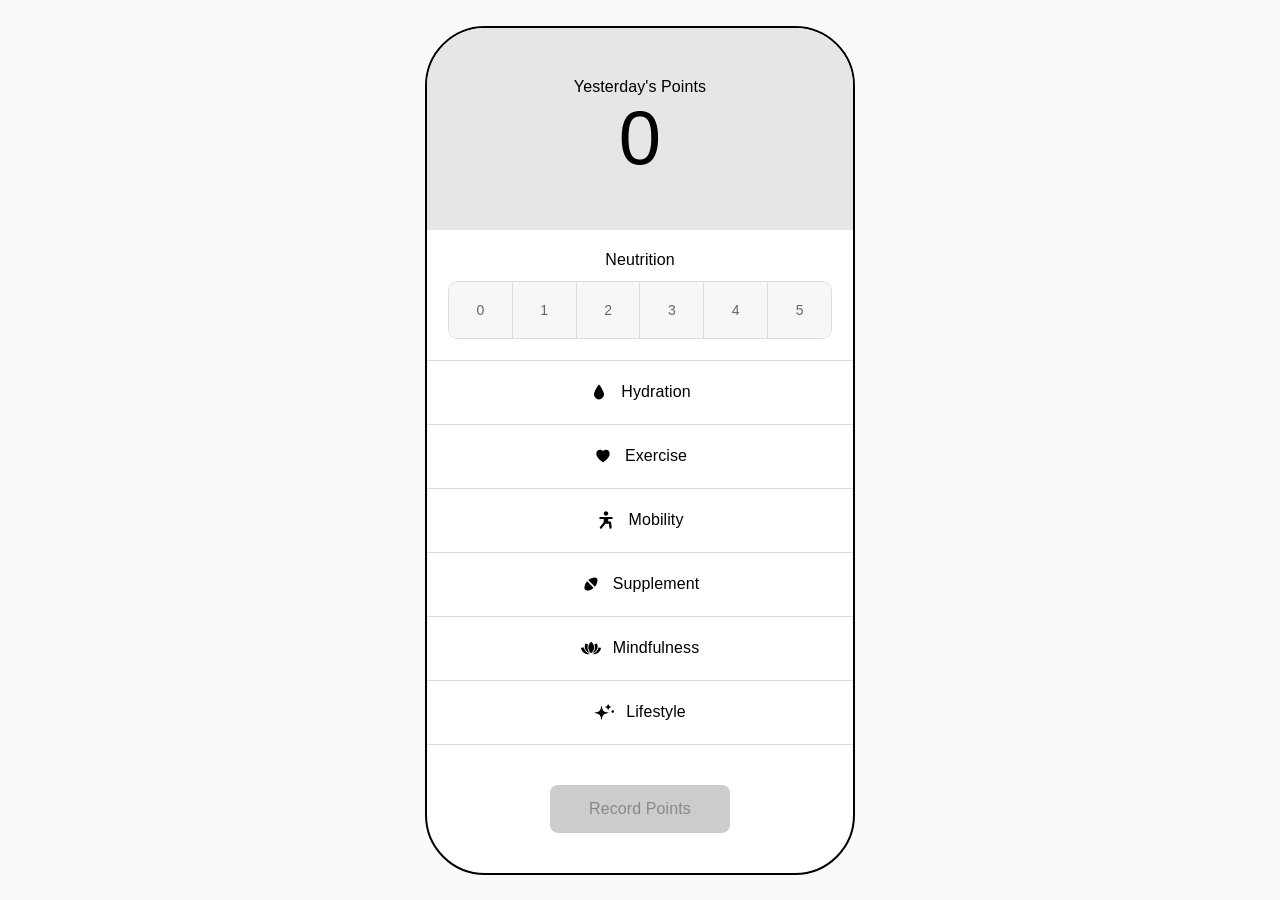
==== index.html @ 09f170d4 "Corrected icon svg file names" ====
<!DOCTYPE html>
<html lang="en">
<head>
<meta charset="UTF-8">
<meta name="viewport" content="width=device-width, initial-scale=1, viewport-fit=cover">
<title>Habit Tracker Prototype</title>
<style>
  :root {
    --green: #34c759;
    --red: #ff383c;
    --border: #ddd;
    --gray-bg: #e6e6e6;
    --gray-item: #f7f7f7;
    --gray-text: #666;
    --zone: 84px;
  }
  * { box-sizing: border-box; -webkit-tap-highlight-color: transparent; }
  html { margin: 0; }
  body {
    margin: 0;
    min-height: 100dvh;
    background: #fff;
    display: flex;
    flex-direction: column;
    align-items: center;      /* centers .phone once it's narrower than the viewport (desktop) */
    justify-content: flex-start;
    font-family: -apple-system, "Helvetica Neue", Helvetica, Arial, sans-serif;
    color: #000;
  }
  .phone {
    width: 100%;
    max-width: 430px;
    min-height: 100dvh;
    background: #fff;
    border: none;
    border-radius: 0;
    overflow: hidden;
    display: flex;
    flex-direction: column;
  }
  /* Desktop / tablet preview: restore the phone-mockup chrome */
  @media (min-width: 500px) {
    body { background: #fafafa; padding: 24px 0; justify-content: center; }
    .phone {
      min-height: auto;
      border: 2px solid #000;
      border-radius: 60px;
    }
  }

  .counter {
    background: var(--gray-bg);
    height: 202px;
    display: flex;
    flex-direction: column;
    align-items: center;
    justify-content: center;
    text-align: center;
    letter-spacing: 0.1px;
    flex-shrink: 0;
  }
  .counter .label { font-size: 16px; font-weight: 500; }
  .counter .num { font-size: 76px; font-weight: 500; line-height: 1; margin: 4px 0; transition: transform 0.15s ease; }
  .counter .num.bump { transform: scale(1.12); }
  .counter .sub { font-size: 26px; font-weight: 500; }

  .selection {
    background: #fff;
    border-bottom: 1px solid var(--border);
    padding: 21px;
    display: flex;
    flex-direction: column;
    align-items: center;
    gap: 12px;
  }
  .selection .title { font-size: 16px; font-weight: 500; letter-spacing: 0.1px; }
  .scale {
    border: 1px solid var(--border);
    border-radius: 10px;
    overflow: hidden;
    display: flex;
    width: 100%;
  }
  .scale button {
    flex: 1;
    border: none;
    border-right: 1px solid var(--border);
    background: var(--gray-item);
    color: var(--gray-text);
    font-size: 14px;
    font-weight: 500;
    padding: 20px 0;
    cursor: pointer;
  }
  .scale button:last-child { border-right: none; }
  .scale button.active { background: #000; color: #fff; }

  .habit-row {
    position: relative;
    background: #fff;
    border-bottom: 1px solid var(--border);
    height: 64px;
    display: flex;
    align-items: center;
    justify-content: center;
    overflow: hidden;
    cursor: grab;
    touch-action: pan-y;
    user-select: none;
  }
  .habit-row.dragging { cursor: grabbing; }

  .track {
    position: absolute;
    top: 0; bottom: 0;
    width: 0;
    overflow: hidden;
    transition: width 0.2s ease;
    z-index: 0;
  }
  .habit-row.dragging .track { transition: none; }
  .track-left { left: 0; background: var(--green); }
  .track-right { right: 0; background: var(--red); }

  .thumb-indicator {
    position: absolute;
    top: 50%;
    transform: translateY(-50%);
    width: 24px;
    height: 24px;
    display: flex;
    align-items: center;
    justify-content: center;
    font-size: 16px;
    opacity: 0;
    transition: opacity 0.2s ease;
    z-index: 1;
  }
  .habit-row.dragging .thumb-indicator { transition: none; }
  .thumb-left { left: 30px; }
  .thumb-right { right: 30px; }

  .panel {
    position: relative;
    z-index: 2;
    background: #fff;
    display: flex;
    align-items: center;
    justify-content: center;
    gap: 12px;
    padding: 0 30px;
    transition: transform 0.2s ease;
  }
  .habit-row.dragging .panel { transition: none; }
  .panel .icon { width: 20px; height: 20px; object-fit: contain; flex-shrink: 0; display: block; }
  .panel .name { font-size: 16px; font-weight: 500; letter-spacing: 0.1px; }

  .button-area {
    padding: 40px;
    display: flex;
    justify-content: center;
    margin-top: auto;
  }
  .record-btn {
    height: 48px;
    padding: 0 20px;
    border-radius: 8px;
    border: none;
    font-size: 16px;
    font-weight: 500;
    letter-spacing: 0.1px;
    cursor: pointer;
    background: #ccc;
    color: #888;
    min-width: 180px;
    transition: background 0.15s ease, color 0.15s ease, transform 0.1s ease;
  }
  .record-btn.ready { background: #000; color: #fff; }
  .record-btn.saved { background: var(--green); color: #fff; }
  .record-btn:active { transform: scale(0.97); }

</style>
</head>
<body>

<div class="phone">
  <div class="counter">
    <div class="label">Yesterday's Points</div>
    <div class="num" id="pointsNum">0</div>
    <!-- <div class="sub">points</div> -->
  </div>

  <div class="selection">
    <div class="title">Neutrition</div>
    <div class="scale" id="nutritionScale">
      <button data-val="0">0</button>
      <button data-val="1">1</button>
      <button data-val="2">2</button>
      <button data-val="3">3</button>
      <button data-val="4">4</button>
      <button data-val="5">5</button>
    </div>
  </div>

  <div id="habitList"></div>

  <div class="button-area">
    <button class="record-btn" id="recordBtn">Record Points</button>
  </div>
</div>

<script>
  const ZONE = 84; // px drag distance to fully commit
  const THRESHOLD = ZONE / 2;

  const habits = [
    { name: "Hydration", icon: "icon-drop.svg" },
    { name: "Exercise", icon: "icon-heart.svg" },
    { name: "Mobility", icon: "icon-stretch.svg" },
    { name: "Supplement", icon: "icon-vitamin.svg" },
    { name: "Mindfulness", icon: "icon-lotus.svg" },
    { name: "Lifestyle", icon: "icon-sparkel.svg" },
  ];
  const ICON_PATH = "resources/images/icons/";

  // committed state per habit: null | true | false
  const state = {
    nutrition: null,
    habits: habits.map(() => null),
    recorded: false,
  };

  const habitList = document.getElementById("habitList");
  const pointsNum = document.getElementById("pointsNum");
  const recordBtn = document.getElementById("recordBtn");
  const nutritionScale = document.getElementById("nutritionScale");

  // Panel always rests centered (offset 0), so drag offset is just the
  // live pointer delta, clamped to whatever direction the current
  // committed state still allows.
  function clampForState(committed, rawOffset) {
    if (committed === true) return Math.max(-ZONE, Math.min(0, rawOffset));   // only drag left
    if (committed === false) return Math.max(0, Math.min(ZONE, rawOffset));   // only drag right
    return Math.max(-ZONE, Math.min(ZONE, rawOffset));                        // neutral: both ways
  }

  function resolveNewState(committed, offset) {
    if (committed === true) return offset <= -THRESHOLD ? null : true;
    if (committed === false) return offset >= THRESHOLD ? null : false;
    if (offset >= THRESHOLD) return true;
    if (offset <= -THRESHOLD) return false;
    return null;
  }

  function buildRow(h, i) {
    const row = document.createElement("div");
    row.className = "habit-row";
    row.innerHTML = `
      <div class="track track-left"></div>
      <div class="track track-right"></div>
      <div class="thumb-indicator thumb-left">👍</div>
      <div class="thumb-indicator thumb-right">👎</div>
      <div class="panel">
        <img class="icon" src="${ICON_PATH}${h.icon}" alt="" aria-hidden="true">
        <div class="name">${h.name}</div>
      </div>
    `;
    const trackLeft = row.querySelector(".track-left");
    const trackRight = row.querySelector(".track-right");
    const thumbLeft = row.querySelector(".thumb-left");
    const thumbRight = row.querySelector(".thumb-right");
    const panel = row.querySelector(".panel");

    let startX = 0;
    let startY = 0;
    // "pending" = touch down, direction not yet decided
    // "dragging" = confirmed horizontal gesture, we own it
    // "scrolling" = confirmed vertical gesture, hand off to the browser
    let phase = "idle";
    const LOCK = 10; // px of movement before we decide the gesture's direction

    function applyLive(offset) {
      const fraction = offset / ZONE; // -1..1
      panel.style.transform = `translateX(${offset}px)`;
      if (fraction > 0) {
        trackLeft.style.width = `${fraction * ZONE}px`;
        thumbLeft.style.opacity = fraction;
        trackRight.style.width = "0px";
        thumbRight.style.opacity = 0;
      } else if (fraction < 0) {
        trackRight.style.width = `${-fraction * ZONE}px`;
        thumbRight.style.opacity = -fraction;
        trackLeft.style.width = "0px";
        thumbLeft.style.opacity = 0;
      } else {
        trackLeft.style.width = "0px";
        trackRight.style.width = "0px";
        thumbLeft.style.opacity = 0;
        thumbRight.style.opacity = 0;
      }
    }

    function applySettled(val) {
      panel.style.transform = "translateX(0px)";
      trackLeft.style.width = "0px";
      trackRight.style.width = "0px";
      thumbLeft.style.opacity = val === true ? 1 : 0;
      thumbRight.style.opacity = val === false ? 1 : 0;
    }

    applySettled(state.habits[i]);

    row.addEventListener("pointerdown", (e) => {
      phase = "pending";
      startX = e.clientX;
      startY = e.clientY;
      // no setPointerCapture here — we don't yet know if this is a drag,
      // so the browser stays free to treat it as a scroll if it turns out vertical
    });

    row.addEventListener("pointermove", (e) => {
      if (phase === "idle" || phase === "scrolling") return;

      const dx = e.clientX - startX;
      const dy = e.clientY - startY;

      if (phase === "pending") {
        if (Math.abs(dx) < LOCK && Math.abs(dy) < LOCK) return; // not enough movement to decide yet
        if (Math.abs(dy) > Math.abs(dx)) {
          phase = "scrolling"; // vertical intent — bail out, let native scroll handle the rest
          return;
        }
        // horizontal intent confirmed — now, and only now, take over the gesture
        phase = "dragging";
        row.classList.add("dragging");
        row.setPointerCapture(e.pointerId);
      }

      const clamped = clampForState(state.habits[i], dx);
      applyLive(clamped);
    });

    function endDrag(e) {
      const wasDragging = phase === "dragging";
      phase = "idle";
      row.classList.remove("dragging");
      if (!wasDragging) return; // tap or a gesture that resolved to scrolling — no commit
      const raw = e.clientX - startX;
      const clamped = clampForState(state.habits[i], raw);
      const next = resolveNewState(state.habits[i], clamped);
      state.habits[i] = next;
      state.recorded = false;
      // force reflow so the transition (re-enabled by removing .dragging) applies
      void row.offsetWidth;
      applySettled(next);
      updateTotals();
    }

    row.addEventListener("pointerup", endDrag);
    row.addEventListener("pointercancel", endDrag);

    return row;
  }

  function renderHabits() {
    habitList.innerHTML = "";
    habits.forEach((h, i) => habitList.appendChild(buildRow(h, i)));
  }

  function updateTotals() {
    const habitPoints = state.habits.filter((s) => s === true).length;
    const total = (state.nutrition ?? 0) + habitPoints;

    pointsNum.textContent = total;
    pointsNum.classList.add("bump");
    setTimeout(() => pointsNum.classList.remove("bump"), 150);

    recordBtn.classList.remove("ready", "saved");
    if (state.recorded) {
      recordBtn.textContent = "Recorded!";
      recordBtn.classList.add("saved");
    } else if (total > 0) {
      recordBtn.textContent = `Record ${total} Point${total === 1 ? "" : "s"}`;
      recordBtn.classList.add("ready");
    } else {
      recordBtn.textContent = "Record Points";
    }
  }

  function renderNutrition() {
    [...nutritionScale.children].forEach((btn) => {
      const val = Number(btn.dataset.val);
      btn.classList.toggle("active", state.nutrition !== null && val <= state.nutrition);
    });
  }

  nutritionScale.addEventListener("click", (e) => {
    const btn = e.target.closest("button");
    if (!btn) return;
    const val = Number(btn.dataset.val);
    state.nutrition = state.nutrition === val ? null : val;
    state.recorded = false;
    renderNutrition();
    updateTotals();
  });

  recordBtn.addEventListener("click", () => {
    const habitPoints = state.habits.filter((s) => s === true).length;
    const total = (state.nutrition ?? 0) + habitPoints;
    if (total > 0 && !state.recorded) {
      state.recorded = true;
      updateTotals();
    }
  });

  renderHabits();
  renderNutrition();
  updateTotals();
</script>
</body>
</html>
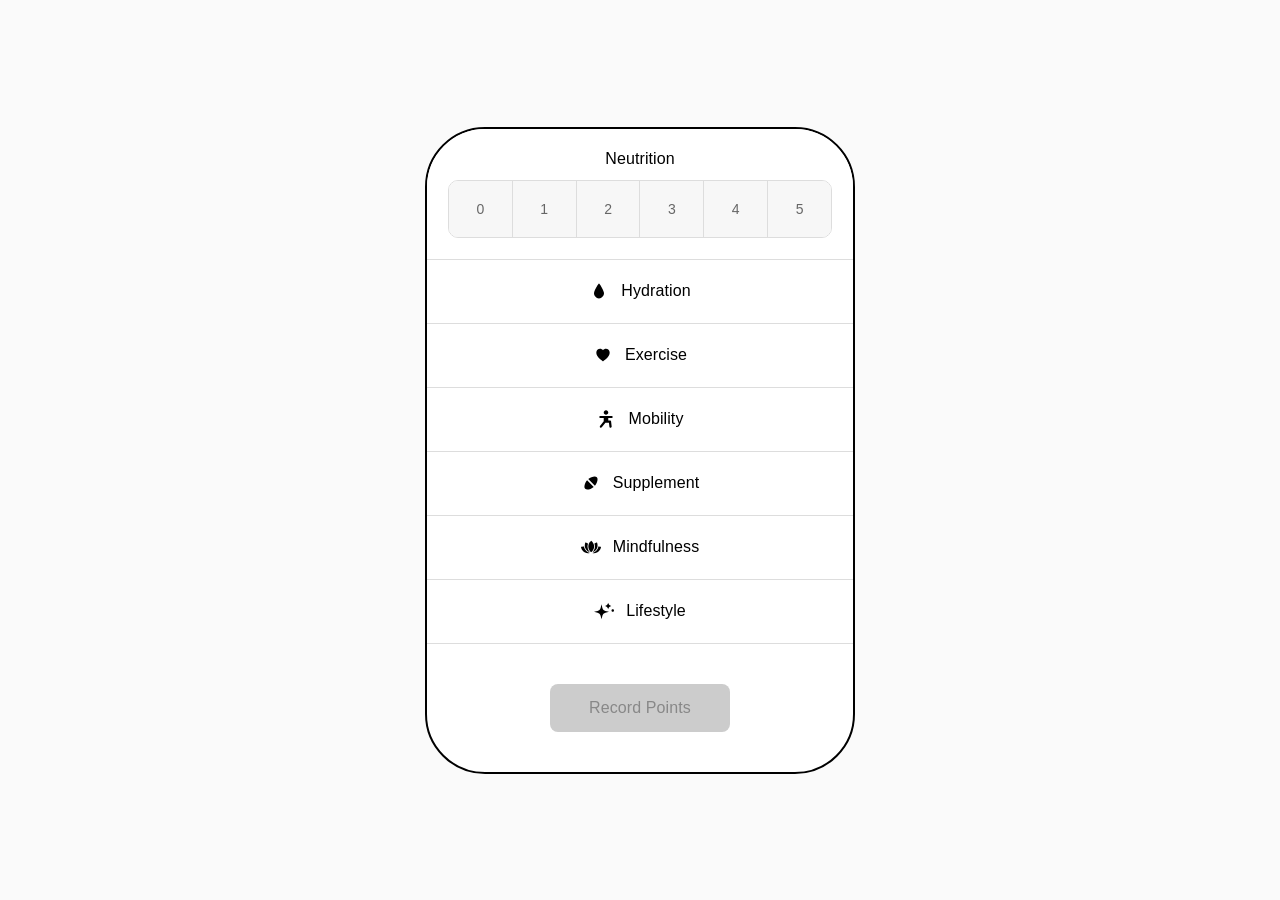
==== commit 90f15aca: "Removed counter header" ====
--- a/index.html
+++ b/index.html
@@ -185,11 +185,11 @@
 <body>
 
 <div class="phone">
-  <div class="counter">
+  <!-- <div class="counter">
     <div class="label">Yesterday's Points</div>
     <div class="num" id="pointsNum">0</div>
-    <!-- <div class="sub">points</div> -->
-  </div>
+    <div class="sub">points</div>
+  </div> -->
 
   <div class="selection">
     <div class="title">Neutrition</div>
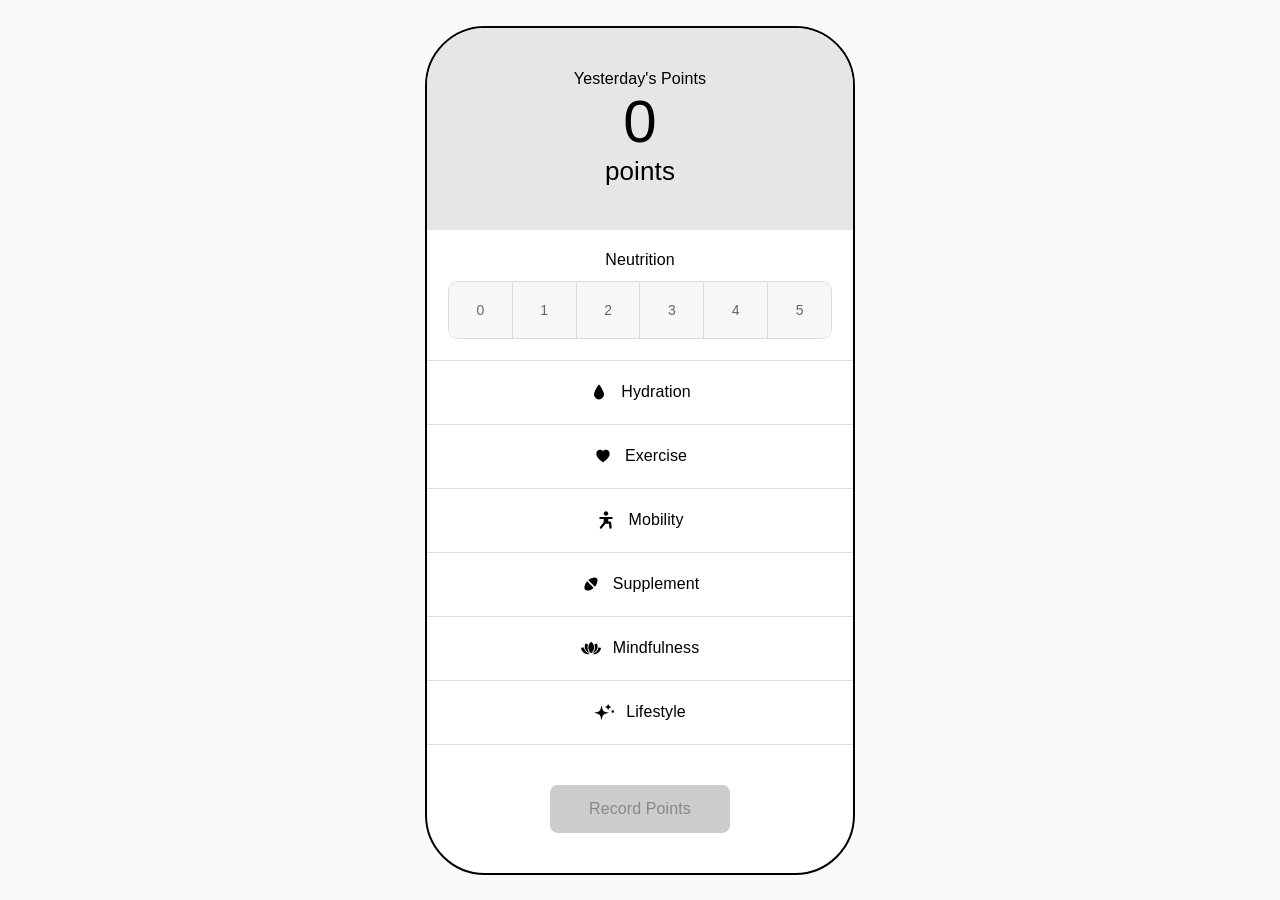
==== commit 9326896d: "Reduced size of counter numbers from 76 to 60 px" ====
--- a/index.html
+++ b/index.html
@@ -61,7 +61,7 @@
     flex-shrink: 0;
   }
   .counter .label { font-size: 16px; font-weight: 500; }
-  .counter .num { font-size: 76px; font-weight: 500; line-height: 1; margin: 4px 0; transition: transform 0.15s ease; }
+  .counter .num { font-size: 60px; font-weight: 500; line-height: 1; margin: 4px 0; transition: transform 0.15s ease; }
   .counter .num.bump { transform: scale(1.12); }
   .counter .sub { font-size: 26px; font-weight: 500; }
 
@@ -185,11 +185,11 @@
 <body>
 
 <div class="phone">
-  <!-- <div class="counter">
+  <div class="counter">
     <div class="label">Yesterday's Points</div>
     <div class="num" id="pointsNum">0</div>
     <div class="sub">points</div>
-  </div> -->
+  </div>
 
   <div class="selection">
     <div class="title">Neutrition</div>
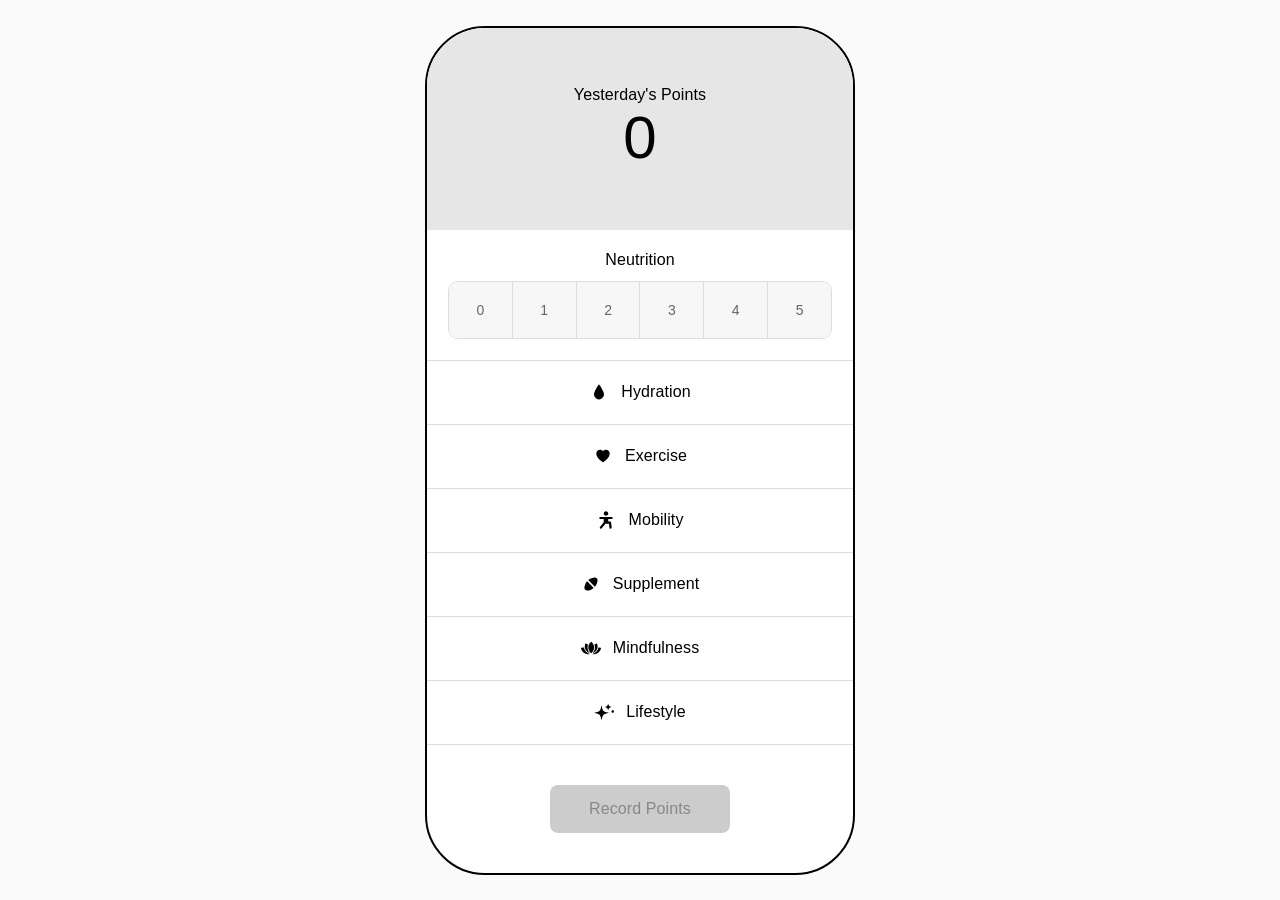
==== commit 85a43897: "Removed points label below number counter" ====
--- a/index.html
+++ b/index.html
@@ -188,7 +188,7 @@
   <div class="counter">
     <div class="label">Yesterday's Points</div>
     <div class="num" id="pointsNum">0</div>
-    <div class="sub">points</div>
+    <!-- <div class="sub">points</div> -->
   </div>
 
   <div class="selection">
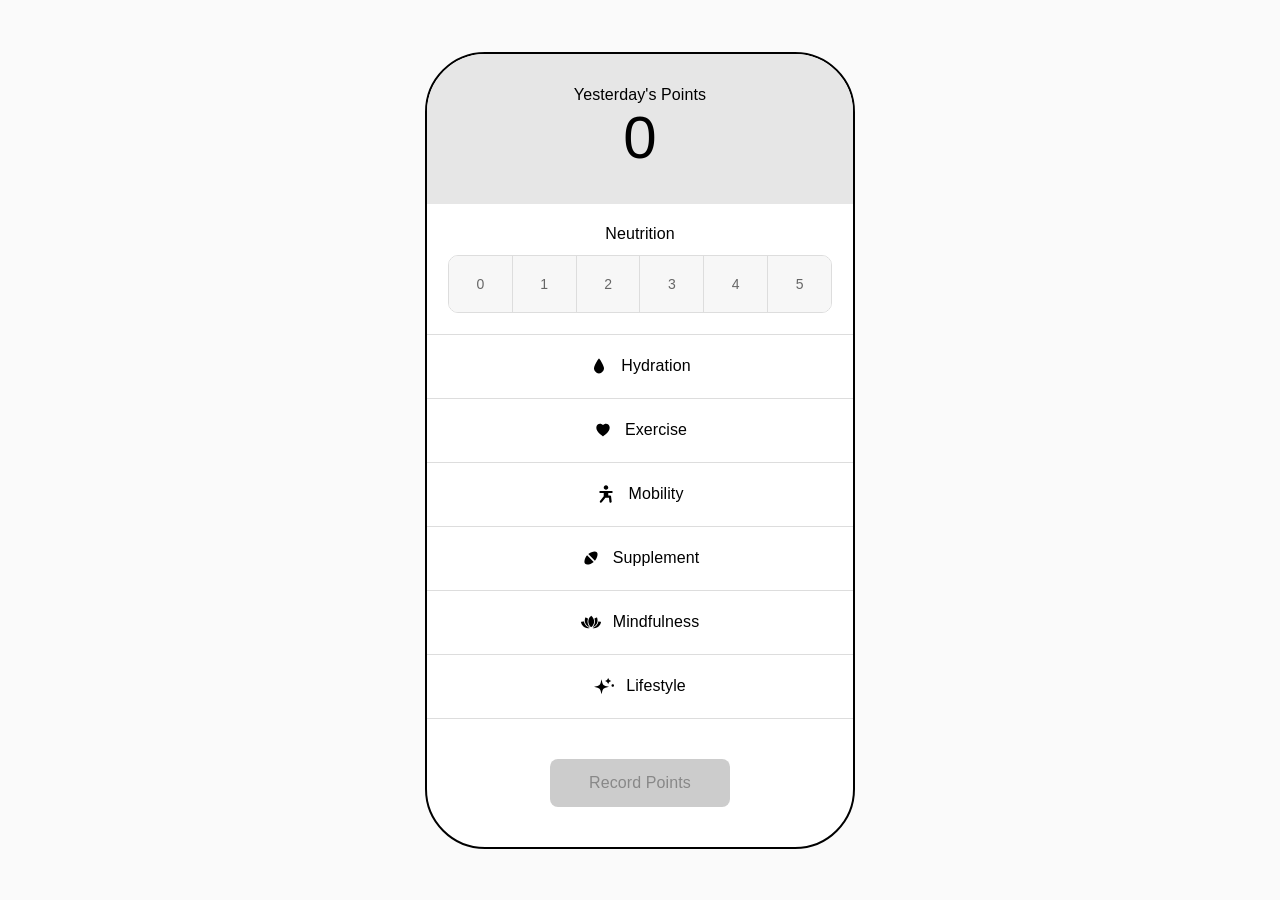
==== commit d2ffc5eb: "Changed defined height of counter with padded container." ====
--- a/index.html
+++ b/index.html
@@ -51,7 +51,7 @@
 
   .counter {
     background: var(--gray-bg);
-    height: 202px;
+    padding: 32px 0px 32px 0px;
     display: flex;
     flex-direction: column;
     align-items: center;
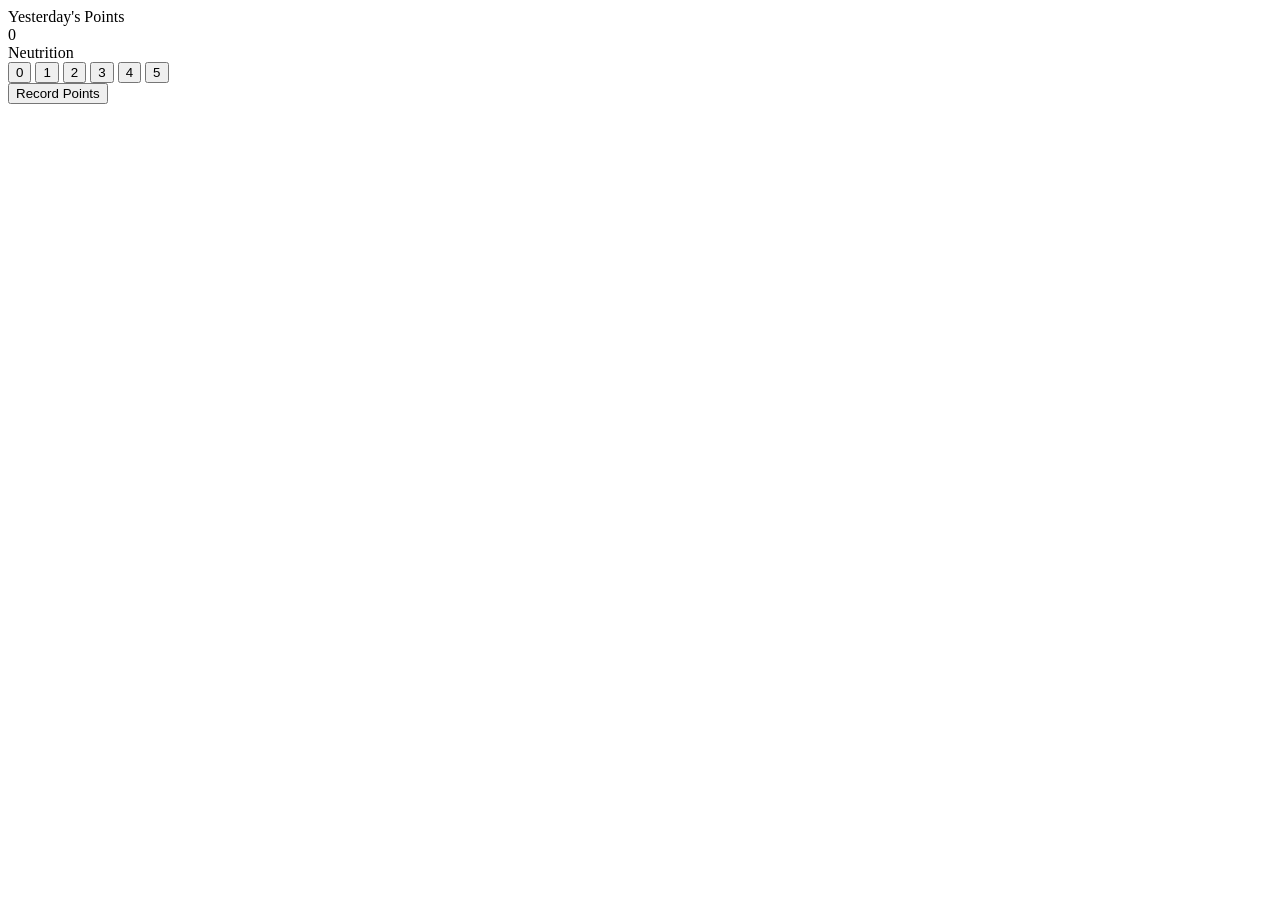
==== commit 2709b6be: "HTML isolated to a dedicated file" ====
--- a/index.html
+++ b/index.html
@@ -1,186 +1,10 @@
-
 <!DOCTYPE html>
 <html lang="en">
 <head>
 <meta charset="UTF-8">
 <meta name="viewport" content="width=device-width, initial-scale=1, viewport-fit=cover">
 <title>Habit Tracker Prototype</title>
-<style>
-  :root {
-    --green: #34c759;
-    --red: #ff383c;
-    --border: #ddd;
-    --gray-bg: #e6e6e6;
-    --gray-item: #f7f7f7;
-    --gray-text: #666;
-    --zone: 84px;
-  }
-  * { box-sizing: border-box; -webkit-tap-highlight-color: transparent; }
-  html { margin: 0; }
-  body {
-    margin: 0;
-    min-height: 100dvh;
-    background: #fff;
-    display: flex;
-    flex-direction: column;
-    align-items: center;      /* centers .phone once it's narrower than the viewport (desktop) */
-    justify-content: flex-start;
-    font-family: -apple-system, "Helvetica Neue", Helvetica, Arial, sans-serif;
-    color: #000;
-  }
-  .phone {
-    width: 100%;
-    max-width: 430px;
-    min-height: 100dvh;
-    background: #fff;
-    border: none;
-    border-radius: 0;
-    overflow: hidden;
-    display: flex;
-    flex-direction: column;
-  }
-  /* Desktop / tablet preview: restore the phone-mockup chrome */
-  @media (min-width: 500px) {
-    body { background: #fafafa; padding: 24px 0; justify-content: center; }
-    .phone {
-      min-height: auto;
-      border: 2px solid #000;
-      border-radius: 60px;
-    }
-  }
-
-  .counter {
-    background: var(--gray-bg);
-    padding: 32px 0px 32px 0px;
-    display: flex;
-    flex-direction: column;
-    align-items: center;
-    justify-content: center;
-    text-align: center;
-    letter-spacing: 0.1px;
-    flex-shrink: 0;
-  }
-  .counter .label { font-size: 16px; font-weight: 500; }
-  .counter .num { font-size: 60px; font-weight: 500; line-height: 1; margin: 4px 0; transition: transform 0.15s ease; }
-  .counter .num.bump { transform: scale(1.12); }
-  .counter .sub { font-size: 26px; font-weight: 500; }
-
-  .selection {
-    background: #fff;
-    border-bottom: 1px solid var(--border);
-    padding: 21px;
-    display: flex;
-    flex-direction: column;
-    align-items: center;
-    gap: 12px;
-  }
-  .selection .title { font-size: 16px; font-weight: 500; letter-spacing: 0.1px; }
-  .scale {
-    border: 1px solid var(--border);
-    border-radius: 10px;
-    overflow: hidden;
-    display: flex;
-    width: 100%;
-  }
-  .scale button {
-    flex: 1;
-    border: none;
-    border-right: 1px solid var(--border);
-    background: var(--gray-item);
-    color: var(--gray-text);
-    font-size: 14px;
-    font-weight: 500;
-    padding: 20px 0;
-    cursor: pointer;
-  }
-  .scale button:last-child { border-right: none; }
-  .scale button.active { background: #000; color: #fff; }
-
-  .habit-row {
-    position: relative;
-    background: #fff;
-    border-bottom: 1px solid var(--border);
-    height: 64px;
-    display: flex;
-    align-items: center;
-    justify-content: center;
-    overflow: hidden;
-    cursor: grab;
-    touch-action: pan-y;
-    user-select: none;
-  }
-  .habit-row.dragging { cursor: grabbing; }
-
-  .track {
-    position: absolute;
-    top: 0; bottom: 0;
-    width: 0;
-    overflow: hidden;
-    transition: width 0.2s ease;
-    z-index: 0;
-  }
-  .habit-row.dragging .track { transition: none; }
-  .track-left { left: 0; background: var(--green); }
-  .track-right { right: 0; background: var(--red); }
-
-  .thumb-indicator {
-    position: absolute;
-    top: 50%;
-    transform: translateY(-50%);
-    width: 24px;
-    height: 24px;
-    display: flex;
-    align-items: center;
-    justify-content: center;
-    font-size: 16px;
-    opacity: 0;
-    transition: opacity 0.2s ease;
-    z-index: 1;
-  }
-  .habit-row.dragging .thumb-indicator { transition: none; }
-  .thumb-left { left: 30px; }
-  .thumb-right { right: 30px; }
-
-  .panel {
-    position: relative;
-    z-index: 2;
-    background: #fff;
-    display: flex;
-    align-items: center;
-    justify-content: center;
-    gap: 12px;
-    padding: 0 30px;
-    transition: transform 0.2s ease;
-  }
-  .habit-row.dragging .panel { transition: none; }
-  .panel .icon { width: 20px; height: 20px; object-fit: contain; flex-shrink: 0; display: block; }
-  .panel .name { font-size: 16px; font-weight: 500; letter-spacing: 0.1px; }
-
-  .button-area {
-    padding: 40px;
-    display: flex;
-    justify-content: center;
-    margin-top: auto;
-  }
-  .record-btn {
-    height: 48px;
-    padding: 0 20px;
-    border-radius: 8px;
-    border: none;
-    font-size: 16px;
-    font-weight: 500;
-    letter-spacing: 0.1px;
-    cursor: pointer;
-    background: #ccc;
-    color: #888;
-    min-width: 180px;
-    transition: background 0.15s ease, color 0.15s ease, transform 0.1s ease;
-  }
-  .record-btn.ready { background: #000; color: #fff; }
-  .record-btn.saved { background: var(--green); color: #fff; }
-  .record-btn:active { transform: scale(0.97); }
-
-</style>
+<link rel="stylesheet" href="resources/css/styles.css">
 </head>
 <body>
 
@@ -210,213 +34,6 @@
   </div>
 </div>
 
-<script>
-  const ZONE = 84; // px drag distance to fully commit
-  const THRESHOLD = ZONE / 2;
-
-  const habits = [
-    { name: "Hydration", icon: "icon-drop.svg" },
-    { name: "Exercise", icon: "icon-heart.svg" },
-    { name: "Mobility", icon: "icon-stretch.svg" },
-    { name: "Supplement", icon: "icon-vitamin.svg" },
-    { name: "Mindfulness", icon: "icon-lotus.svg" },
-    { name: "Lifestyle", icon: "icon-sparkel.svg" },
-  ];
-  const ICON_PATH = "resources/images/icons/";
-
-  // committed state per habit: null | true | false
-  const state = {
-    nutrition: null,
-    habits: habits.map(() => null),
-    recorded: false,
-  };
-
-  const habitList = document.getElementById("habitList");
-  const pointsNum = document.getElementById("pointsNum");
-  const recordBtn = document.getElementById("recordBtn");
-  const nutritionScale = document.getElementById("nutritionScale");
-
-  // Panel always rests centered (offset 0), so drag offset is just the
-  // live pointer delta, clamped to whatever direction the current
-  // committed state still allows.
-  function clampForState(committed, rawOffset) {
-    if (committed === true) return Math.max(-ZONE, Math.min(0, rawOffset));   // only drag left
-    if (committed === false) return Math.max(0, Math.min(ZONE, rawOffset));   // only drag right
-    return Math.max(-ZONE, Math.min(ZONE, rawOffset));                        // neutral: both ways
-  }
-
-  function resolveNewState(committed, offset) {
-    if (committed === true) return offset <= -THRESHOLD ? null : true;
-    if (committed === false) return offset >= THRESHOLD ? null : false;
-    if (offset >= THRESHOLD) return true;
-    if (offset <= -THRESHOLD) return false;
-    return null;
-  }
-
-  function buildRow(h, i) {
-    const row = document.createElement("div");
-    row.className = "habit-row";
-    row.innerHTML = `
-      <div class="track track-left"></div>
-      <div class="track track-right"></div>
-      <div class="thumb-indicator thumb-left">👍</div>
-      <div class="thumb-indicator thumb-right">👎</div>
-      <div class="panel">
-        <img class="icon" src="${ICON_PATH}${h.icon}" alt="" aria-hidden="true">
-        <div class="name">${h.name}</div>
-      </div>
-    `;
-    const trackLeft = row.querySelector(".track-left");
-    const trackRight = row.querySelector(".track-right");
-    const thumbLeft = row.querySelector(".thumb-left");
-    const thumbRight = row.querySelector(".thumb-right");
-    const panel = row.querySelector(".panel");
-
-    let startX = 0;
-    let startY = 0;
-    // "pending" = touch down, direction not yet decided
-    // "dragging" = confirmed horizontal gesture, we own it
-    // "scrolling" = confirmed vertical gesture, hand off to the browser
-    let phase = "idle";
-    const LOCK = 10; // px of movement before we decide the gesture's direction
-
-    function applyLive(offset) {
-      const fraction = offset / ZONE; // -1..1
-      panel.style.transform = `translateX(${offset}px)`;
-      if (fraction > 0) {
-        trackLeft.style.width = `${fraction * ZONE}px`;
-        thumbLeft.style.opacity = fraction;
-        trackRight.style.width = "0px";
-        thumbRight.style.opacity = 0;
-      } else if (fraction < 0) {
-        trackRight.style.width = `${-fraction * ZONE}px`;
-        thumbRight.style.opacity = -fraction;
-        trackLeft.style.width = "0px";
-        thumbLeft.style.opacity = 0;
-      } else {
-        trackLeft.style.width = "0px";
-        trackRight.style.width = "0px";
-        thumbLeft.style.opacity = 0;
-        thumbRight.style.opacity = 0;
-      }
-    }
-
-    function applySettled(val) {
-      panel.style.transform = "translateX(0px)";
-      trackLeft.style.width = "0px";
-      trackRight.style.width = "0px";
-      thumbLeft.style.opacity = val === true ? 1 : 0;
-      thumbRight.style.opacity = val === false ? 1 : 0;
-    }
-
-    applySettled(state.habits[i]);
-
-    row.addEventListener("pointerdown", (e) => {
-      phase = "pending";
-      startX = e.clientX;
-      startY = e.clientY;
-      // no setPointerCapture here — we don't yet know if this is a drag,
-      // so the browser stays free to treat it as a scroll if it turns out vertical
-    });
-
-    row.addEventListener("pointermove", (e) => {
-      if (phase === "idle" || phase === "scrolling") return;
-
-      const dx = e.clientX - startX;
-      const dy = e.clientY - startY;
-
-      if (phase === "pending") {
-        if (Math.abs(dx) < LOCK && Math.abs(dy) < LOCK) return; // not enough movement to decide yet
-        if (Math.abs(dy) > Math.abs(dx)) {
-          phase = "scrolling"; // vertical intent — bail out, let native scroll handle the rest
-          return;
-        }
-        // horizontal intent confirmed — now, and only now, take over the gesture
-        phase = "dragging";
-        row.classList.add("dragging");
-        row.setPointerCapture(e.pointerId);
-      }
-
-      const clamped = clampForState(state.habits[i], dx);
-      applyLive(clamped);
-    });
-
-    function endDrag(e) {
-      const wasDragging = phase === "dragging";
-      phase = "idle";
-      row.classList.remove("dragging");
-      if (!wasDragging) return; // tap or a gesture that resolved to scrolling — no commit
-      const raw = e.clientX - startX;
-      const clamped = clampForState(state.habits[i], raw);
-      const next = resolveNewState(state.habits[i], clamped);
-      state.habits[i] = next;
-      state.recorded = false;
-      // force reflow so the transition (re-enabled by removing .dragging) applies
-      void row.offsetWidth;
-      applySettled(next);
-      updateTotals();
-    }
-
-    row.addEventListener("pointerup", endDrag);
-    row.addEventListener("pointercancel", endDrag);
-
-    return row;
-  }
-
-  function renderHabits() {
-    habitList.innerHTML = "";
-    habits.forEach((h, i) => habitList.appendChild(buildRow(h, i)));
-  }
-
-  function updateTotals() {
-    const habitPoints = state.habits.filter((s) => s === true).length;
-    const total = (state.nutrition ?? 0) + habitPoints;
-
-    pointsNum.textContent = total;
-    pointsNum.classList.add("bump");
-    setTimeout(() => pointsNum.classList.remove("bump"), 150);
-
-    recordBtn.classList.remove("ready", "saved");
-    if (state.recorded) {
-      recordBtn.textContent = "Recorded!";
-      recordBtn.classList.add("saved");
-    } else if (total > 0) {
-      recordBtn.textContent = `Record ${total} Point${total === 1 ? "" : "s"}`;
-      recordBtn.classList.add("ready");
-    } else {
-      recordBtn.textContent = "Record Points";
-    }
-  }
-
-  function renderNutrition() {
-    [...nutritionScale.children].forEach((btn) => {
-      const val = Number(btn.dataset.val);
-      btn.classList.toggle("active", state.nutrition !== null && val <= state.nutrition);
-    });
-  }
-
-  nutritionScale.addEventListener("click", (e) => {
-    const btn = e.target.closest("button");
-    if (!btn) return;
-    const val = Number(btn.dataset.val);
-    state.nutrition = state.nutrition === val ? null : val;
-    state.recorded = false;
-    renderNutrition();
-    updateTotals();
-  });
-
-  recordBtn.addEventListener("click", () => {
-    const habitPoints = state.habits.filter((s) => s === true).length;
-    const total = (state.nutrition ?? 0) + habitPoints;
-    if (total > 0 && !state.recorded) {
-      state.recorded = true;
-      updateTotals();
-    }
-  });
-
-  renderHabits();
-  renderNutrition();
-  updateTotals();
-</script>
+<script src="resources/js/script.js"></script>
 </body>
-</html>
+</html>
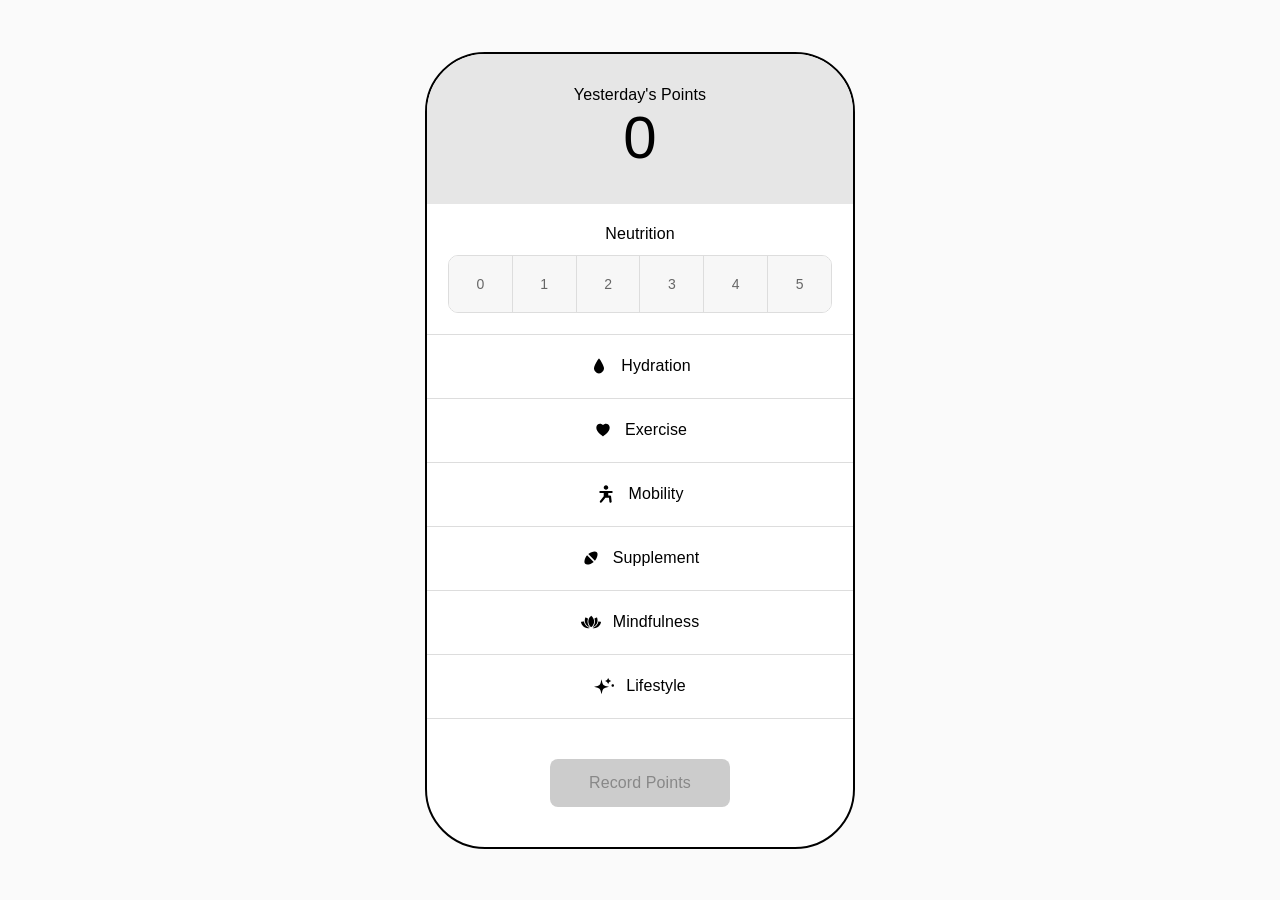
==== commit 2b1cc463: "Created a confirmation screen" ====
--- a/index.html
+++ b/index.html
@@ -30,7 +30,7 @@
   <div id="habitList"></div>
 
   <div class="button-area">
-    <button class="record-btn" id="recordBtn">Record Points</button>
+    <a href="confirm.html"><button class="record-btn" id="recordBtn">Record Points</button></a>
   </div>
 </div>
 
--- a/resources/css/styles.css
+++ b/resources/css/styles.css
@@ -0,0 +1,173 @@
+:root {
+  --green: #34c759;
+  --red: #ff383c;
+  --border: #ddd;
+  --gray-bg: #e6e6e6;
+  --gray-item: #f7f7f7;
+  --gray-text: #666;
+  --zone: 84px;
+}
+* { box-sizing: border-box; -webkit-tap-highlight-color: transparent; }
+html { margin: 0; }
+body {
+  margin: 0;
+  min-height: 100dvh;
+  background: #fff;
+  display: flex;
+  flex-direction: column;
+  align-items: center;      /* centers .phone once it's narrower than the viewport (desktop) */
+  justify-content: flex-start;
+  font-family: -apple-system, "Helvetica Neue", Helvetica, Arial, sans-serif;
+  color: #000;
+}
+.phone {
+  width: 100%;
+  max-width: 430px;
+  min-height: 100dvh;
+  background: #fff;
+  border: none;
+  border-radius: 0;
+  overflow: hidden;
+  display: flex;
+  flex-direction: column;
+}
+/* Desktop / tablet preview: restore the phone-mockup chrome */
+@media (min-width: 500px) {
+  body { background: #fafafa; padding: 24px 0; justify-content: center; }
+  .phone {
+    min-height: auto;
+    border: 2px solid #000;
+    border-radius: 60px;
+  }
+}
+
+.counter {
+  background: var(--gray-bg);
+  padding: 32px 0px 32px 0px;
+  display: flex;
+  flex-direction: column;
+  align-items: center;
+  justify-content: center;
+  text-align: center;
+  letter-spacing: 0.1px;
+  flex-shrink: 0;
+}
+.counter .label { font-size: 16px; font-weight: 500; }
+.counter .num { font-size: 60px; font-weight: 500; line-height: 1; margin: 4px 0; transition: transform 0.15s ease; }
+.counter .num.bump { transform: scale(1.12); }
+.counter .sub { font-size: 26px; font-weight: 500; }
+
+.selection {
+  background: #fff;
+  border-bottom: 1px solid var(--border);
+  padding: 21px;
+  display: flex;
+  flex-direction: column;
+  align-items: center;
+  gap: 12px;
+}
+.selection .title { font-size: 16px; font-weight: 500; letter-spacing: 0.1px; }
+.scale {
+  border: 1px solid var(--border);
+  border-radius: 10px;
+  overflow: hidden;
+  display: flex;
+  width: 100%;
+}
+.scale button {
+  flex: 1;
+  border: none;
+  border-right: 1px solid var(--border);
+  background: var(--gray-item);
+  color: var(--gray-text);
+  font-size: 14px;
+  font-weight: 500;
+  padding: 20px 0;
+  cursor: pointer;
+}
+.scale button:last-child { border-right: none; }
+.scale button.active { background: #000; color: #fff; }
+
+.habit-row {
+  position: relative;
+  background: #fff;
+  border-bottom: 1px solid var(--border);
+  height: 64px;
+  display: flex;
+  align-items: center;
+  justify-content: center;
+  overflow: hidden;
+  cursor: grab;
+  touch-action: pan-y;
+  user-select: none;
+}
+.habit-row.dragging { cursor: grabbing; }
+
+.track {
+  position: absolute;
+  top: 0; bottom: 0;
+  width: 0;
+  overflow: hidden;
+  transition: width 0.2s ease;
+  z-index: 0;
+}
+.habit-row.dragging .track { transition: none; }
+.track-left { left: 0; background: var(--green); }
+.track-right { right: 0; background: var(--red); }
+
+.thumb-indicator {
+  position: absolute;
+  top: 50%;
+  transform: translateY(-50%);
+  width: 24px;
+  height: 24px;
+  display: flex;
+  align-items: center;
+  justify-content: center;
+  font-size: 16px;
+  opacity: 0;
+  transition: opacity 0.2s ease;
+  z-index: 1;
+}
+.habit-row.dragging .thumb-indicator { transition: none; }
+.thumb-left { left: 30px; }
+.thumb-right { right: 30px; }
+
+.panel {
+  position: relative;
+  z-index: 2;
+  background: #fff;
+  display: flex;
+  align-items: center;
+  justify-content: center;
+  gap: 12px;
+  padding: 0 30px;
+  transition: transform 0.2s ease;
+}
+.habit-row.dragging .panel { transition: none; }
+.panel .icon { width: 20px; height: 20px; object-fit: contain; flex-shrink: 0; display: block; }
+.panel .name { font-size: 16px; font-weight: 500; letter-spacing: 0.1px; }
+
+.button-area {
+  padding: 40px;
+  display: flex;
+  justify-content: center;
+  margin-top: auto;
+}
+.record-btn {
+  height: 48px;
+  padding: 0 20px;
+  border-radius: 8px;
+  border: none;
+  font-size: 16px;
+  font-weight: 500;
+  letter-spacing: 0.1px;
+  cursor: pointer;
+  background: #ccc;
+  color: #888;
+  min-width: 180px;
+  transition: background 0.15s ease, color 0.15s ease, transform 0.1s ease;
+}
+.record-btn.ready { background: #000; color: #fff; }
+.record-btn.saved { background: var(--green); color: #fff; }
+.record-btn:active { transform: scale(0.97); }
